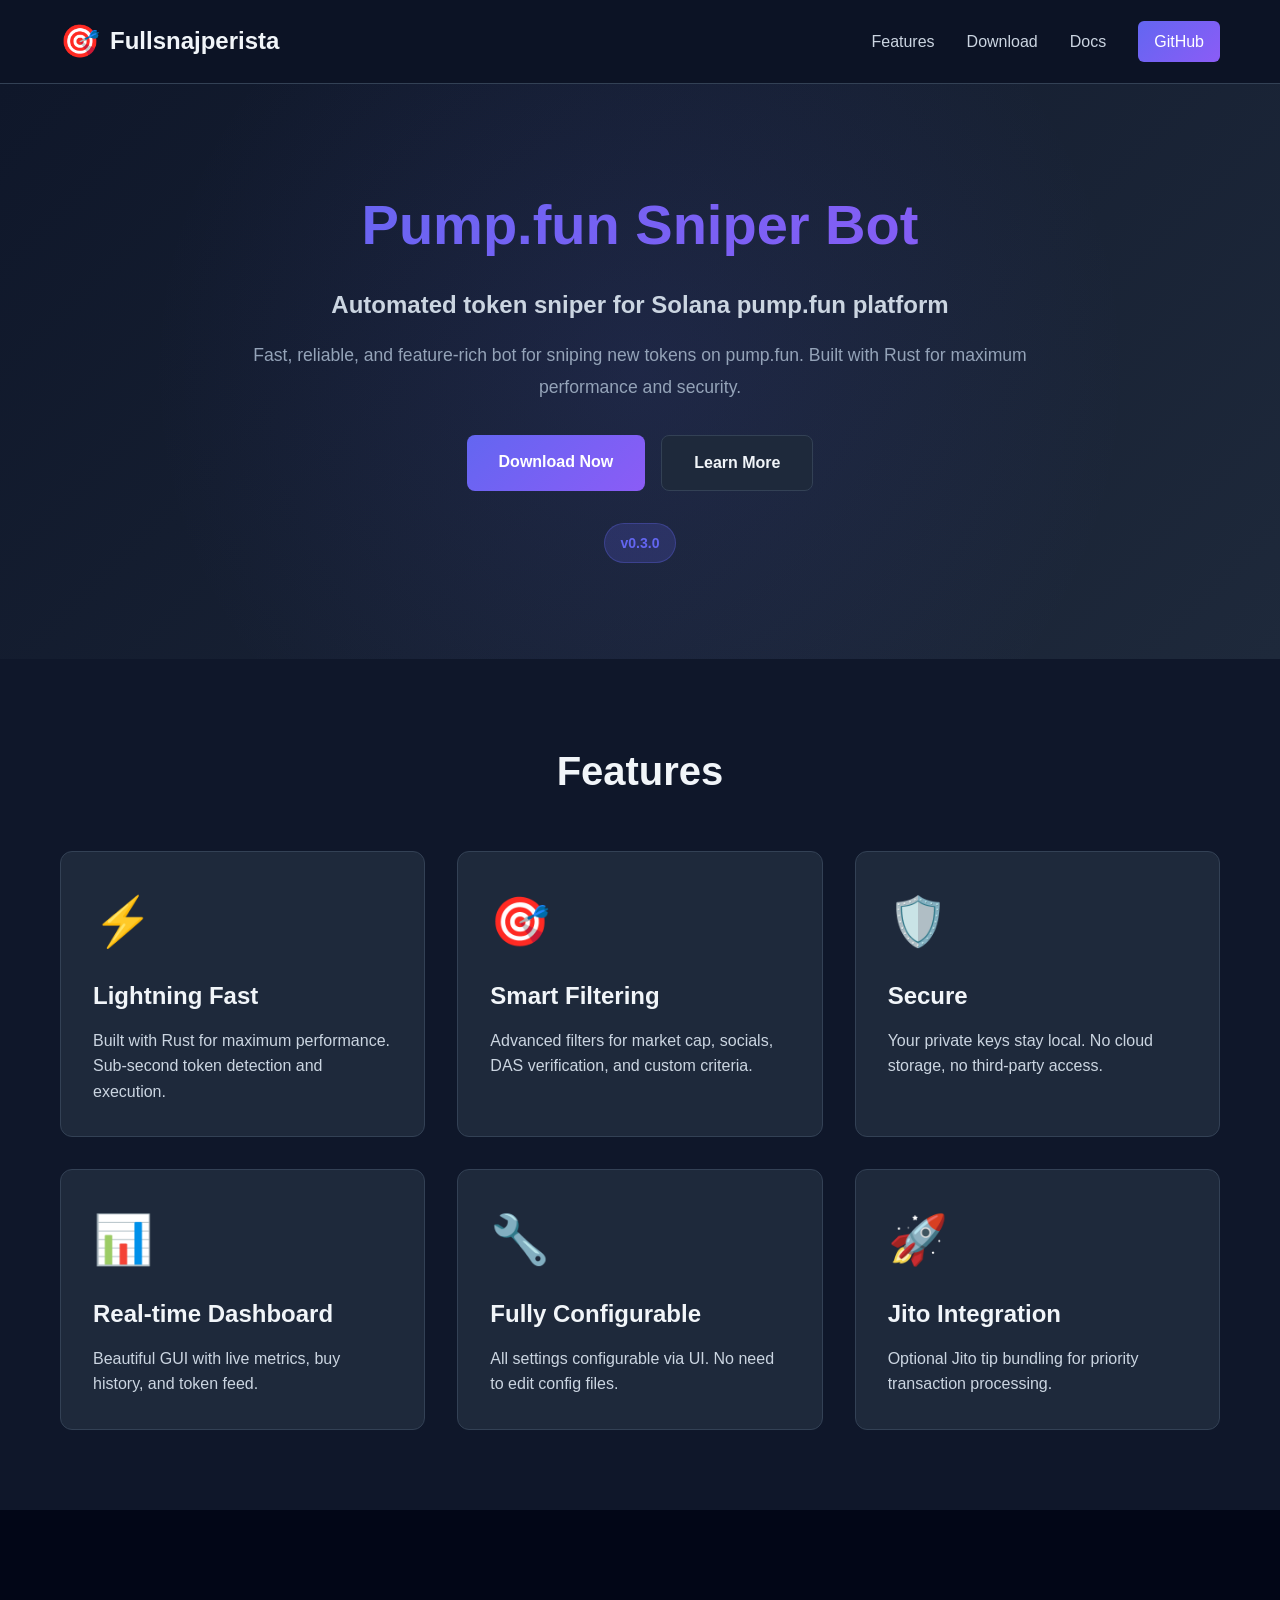
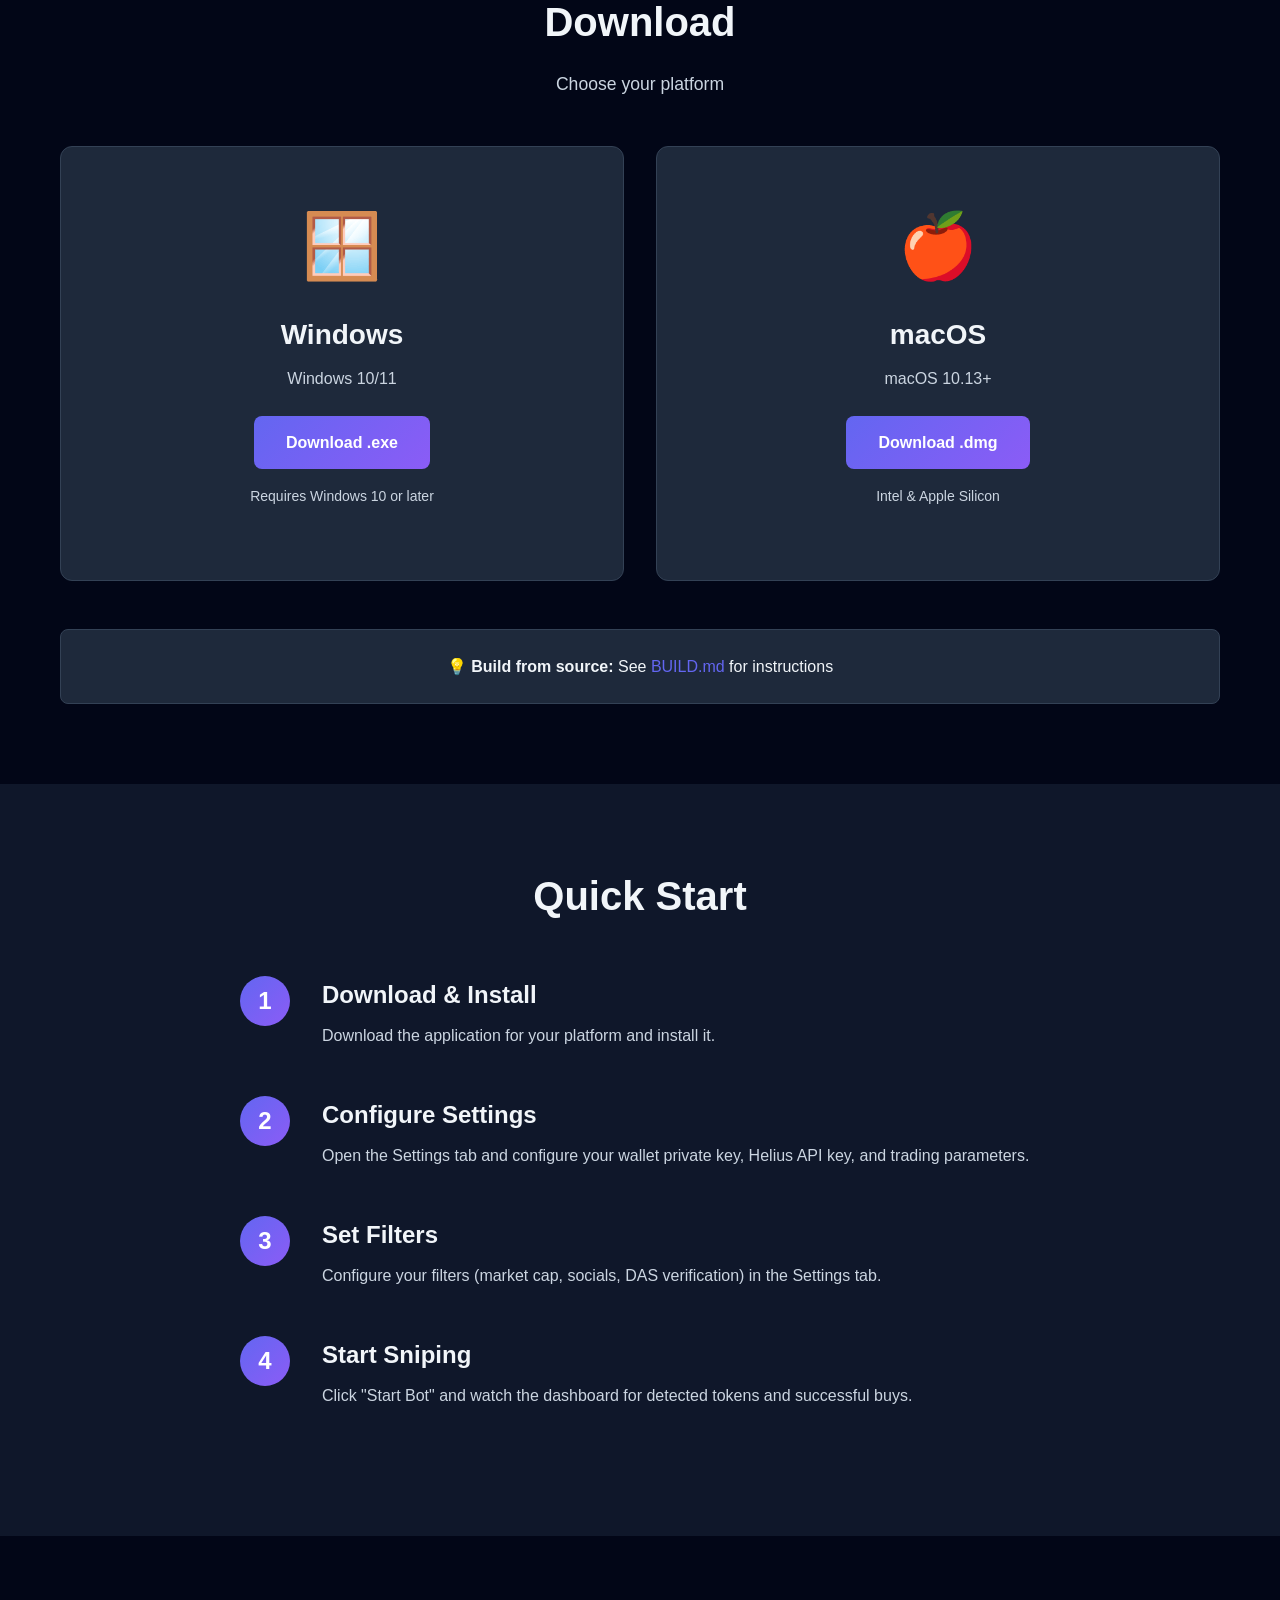
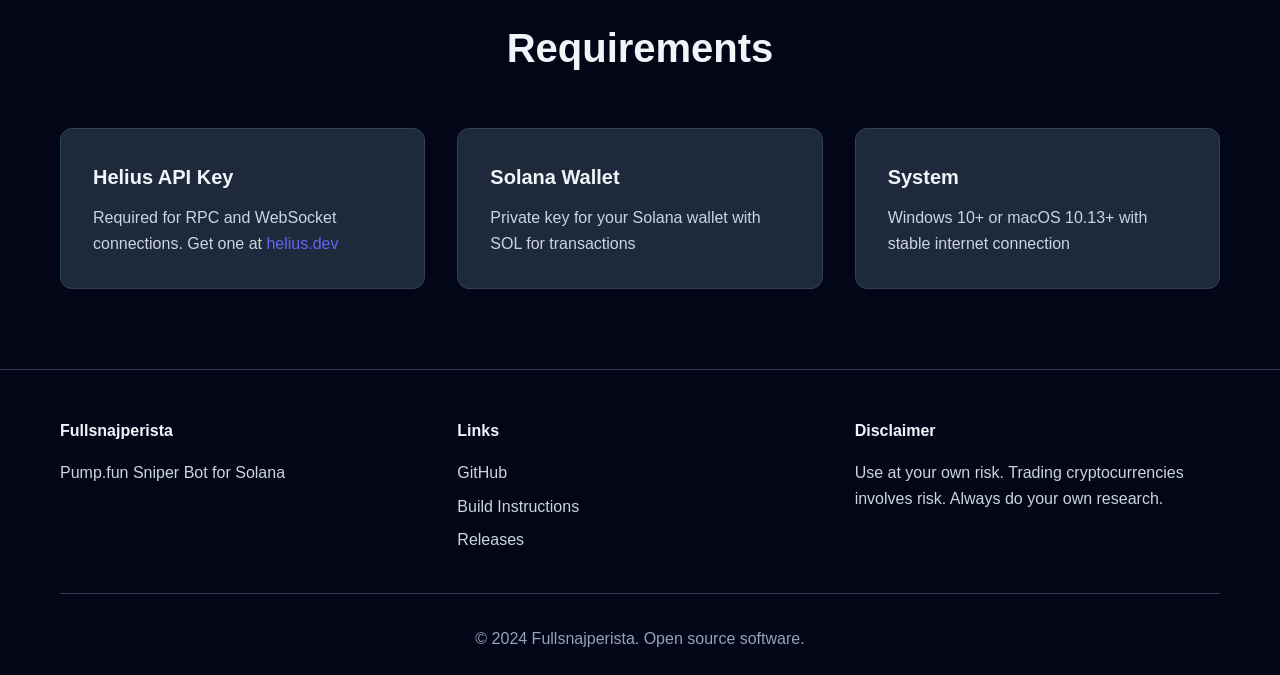
==== website/index.html @ 9f0e2e0a "Add simple website for Pump.fun Sniper Bot - Add modern landing page with hero, features, download, " ====
<!DOCTYPE html>
<html lang="en">
<head>
    <meta charset="UTF-8">
    <meta name="viewport" content="width=device-width, initial-scale=1.0">
    <meta name="description" content="Pump.fun Sniper Bot - Automated token sniper for Solana pump.fun platform">
    <title>Pump.fun Sniper Bot - Fullsnajperista</title>
    <link rel="stylesheet" href="styles.css">
</head>
<body>
    <!-- Navigation -->
    <nav class="navbar">
        <div class="container">
            <div class="nav-brand">
                <span class="logo">🎯</span>
                <span class="brand-name">Fullsnajperista</span>
            </div>
            <div class="nav-links">
                <a href="#features">Features</a>
                <a href="#download">Download</a>
                <a href="#docs">Docs</a>
                <a href="https://github.com/cran11x/Fullsnajperista" target="_blank" class="github-link">GitHub</a>
            </div>
        </div>
    </nav>

    <!-- Hero Section -->
    <section class="hero">
        <div class="container">
            <div class="hero-content">
                <h1 class="hero-title">Pump.fun Sniper Bot</h1>
                <p class="hero-subtitle">Automated token sniper for Solana pump.fun platform</p>
                <p class="hero-description">
                    Fast, reliable, and feature-rich bot for sniping new tokens on pump.fun. 
                    Built with Rust for maximum performance and security.
                </p>
                <div class="hero-buttons">
                    <a href="#download" class="btn btn-primary">Download Now</a>
                    <a href="#features" class="btn btn-secondary">Learn More</a>
                </div>
                <div class="version-badge">v0.3.0</div>
            </div>
        </div>
    </section>

    <!-- Features Section -->
    <section id="features" class="features">
        <div class="container">
            <h2 class="section-title">Features</h2>
            <div class="features-grid">
                <div class="feature-card">
                    <div class="feature-icon">⚡</div>
                    <h3>Lightning Fast</h3>
                    <p>Built with Rust for maximum performance. Sub-second token detection and execution.</p>
                </div>
                <div class="feature-card">
                    <div class="feature-icon">🎯</div>
                    <h3>Smart Filtering</h3>
                    <p>Advanced filters for market cap, socials, DAS verification, and custom criteria.</p>
                </div>
                <div class="feature-card">
                    <div class="feature-icon">🛡️</div>
                    <h3>Secure</h3>
                    <p>Your private keys stay local. No cloud storage, no third-party access.</p>
                </div>
                <div class="feature-card">
                    <div class="feature-icon">📊</div>
                    <h3>Real-time Dashboard</h3>
                    <p>Beautiful GUI with live metrics, buy history, and token feed.</p>
                </div>
                <div class="feature-card">
                    <div class="feature-icon">🔧</div>
                    <h3>Fully Configurable</h3>
                    <p>All settings configurable via UI. No need to edit config files.</p>
                </div>
                <div class="feature-card">
                    <div class="feature-icon">🚀</div>
                    <h3>Jito Integration</h3>
                    <p>Optional Jito tip bundling for priority transaction processing.</p>
                </div>
            </div>
        </div>
    </section>

    <!-- Download Section -->
    <section id="download" class="download">
        <div class="container">
            <h2 class="section-title">Download</h2>
            <p class="section-subtitle">Choose your platform</p>
            <div class="download-grid">
                <div class="download-card">
                    <div class="platform-icon">🪟</div>
                    <h3>Windows</h3>
                    <p>Windows 10/11</p>
                    <a href="https://github.com/cran11x/Fullsnajperista/releases" target="_blank" class="btn btn-primary">
                        Download .exe
                    </a>
                    <p class="download-note">Requires Windows 10 or later</p>
                </div>
                <div class="download-card">
                    <div class="platform-icon">🍎</div>
                    <h3>macOS</h3>
                    <p>macOS 10.13+</p>
                    <a href="https://github.com/cran11x/Fullsnajperista/releases" target="_blank" class="btn btn-primary">
                        Download .dmg
                    </a>
                    <p class="download-note">Intel & Apple Silicon</p>
                </div>
            </div>
            <div class="build-info">
                <p>💡 <strong>Build from source:</strong> See <a href="https://github.com/cran11x/Fullsnajperista/blob/master/BUILD.md" target="_blank">BUILD.md</a> for instructions</p>
            </div>
        </div>
    </section>

    <!-- Quick Start Section -->
    <section id="docs" class="quick-start">
        <div class="container">
            <h2 class="section-title">Quick Start</h2>
            <div class="steps">
                <div class="step">
                    <div class="step-number">1</div>
                    <div class="step-content">
                        <h3>Download & Install</h3>
                        <p>Download the application for your platform and install it.</p>
                    </div>
                </div>
                <div class="step">
                    <div class="step-number">2</div>
                    <div class="step-content">
                        <h3>Configure Settings</h3>
                        <p>Open the Settings tab and configure your wallet private key, Helius API key, and trading parameters.</p>
                    </div>
                </div>
                <div class="step">
                    <div class="step-number">3</div>
                    <div class="step-content">
                        <h3>Set Filters</h3>
                        <p>Configure your filters (market cap, socials, DAS verification) in the Settings tab.</p>
                    </div>
                </div>
                <div class="step">
                    <div class="step-number">4</div>
                    <div class="step-content">
                        <h3>Start Sniping</h3>
                        <p>Click "Start Bot" and watch the dashboard for detected tokens and successful buys.</p>
                    </div>
                </div>
            </div>
        </div>
    </section>

    <!-- Requirements Section -->
    <section class="requirements">
        <div class="container">
            <h2 class="section-title">Requirements</h2>
            <div class="requirements-grid">
                <div class="requirement-item">
                    <strong>Helius API Key</strong>
                    <p>Required for RPC and WebSocket connections. Get one at <a href="https://helius.dev" target="_blank">helius.dev</a></p>
                </div>
                <div class="requirement-item">
                    <strong>Solana Wallet</strong>
                    <p>Private key for your Solana wallet with SOL for transactions</p>
                </div>
                <div class="requirement-item">
                    <strong>System</strong>
                    <p>Windows 10+ or macOS 10.13+ with stable internet connection</p>
                </div>
            </div>
        </div>
    </section>

    <!-- Footer -->
    <footer class="footer">
        <div class="container">
            <div class="footer-content">
                <div class="footer-section">
                    <h4>Fullsnajperista</h4>
                    <p>Pump.fun Sniper Bot for Solana</p>
                </div>
                <div class="footer-section">
                    <h4>Links</h4>
                    <a href="https://github.com/cran11x/Fullsnajperista" target="_blank">GitHub</a>
                    <a href="https://github.com/cran11x/Fullsnajperista/blob/master/BUILD.md" target="_blank">Build Instructions</a>
                    <a href="https://github.com/cran11x/Fullsnajperista/releases" target="_blank">Releases</a>
                </div>
                <div class="footer-section">
                    <h4>Disclaimer</h4>
                    <p>Use at your own risk. Trading cryptocurrencies involves risk. Always do your own research.</p>
                </div>
            </div>
            <div class="footer-bottom">
                <p>&copy; 2024 Fullsnajperista. Open source software.</p>
            </div>
        </div>
    </footer>

    <script src="script.js"></script>
</body>
</html>
---- website/styles.css ----
/* Reset & Base Styles */
* {
    margin: 0;
    padding: 0;
    box-sizing: border-box;
}

:root {
    --primary-color: #6366f1;
    --primary-dark: #4f46e5;
    --secondary-color: #8b5cf6;
    --bg-dark: #0f172a;
    --bg-darker: #020617;
    --bg-card: #1e293b;
    --text-primary: #f1f5f9;
    --text-secondary: #cbd5e1;
    --text-muted: #94a3b8;
    --border-color: #334155;
    --success-color: #10b981;
    --warning-color: #f59e0b;
    --gradient: linear-gradient(135deg, #6366f1 0%, #8b5cf6 100%);
}

body {
    font-family: -apple-system, BlinkMacSystemFont, 'Segoe UI', Roboto, 'Helvetica Neue', Arial, sans-serif;
    background: var(--bg-darker);
    color: var(--text-primary);
    line-height: 1.6;
    overflow-x: hidden;
}

.container {
    max-width: 1200px;
    margin: 0 auto;
    padding: 0 20px;
}

/* Navigation */
.navbar {
    background: rgba(15, 23, 42, 0.8);
    backdrop-filter: blur(10px);
    border-bottom: 1px solid var(--border-color);
    position: sticky;
    top: 0;
    z-index: 1000;
    padding: 1rem 0;
}

.navbar .container {
    display: flex;
    justify-content: space-between;
    align-items: center;
}

.nav-brand {
    display: flex;
    align-items: center;
    gap: 10px;
    font-size: 1.5rem;
    font-weight: bold;
}

.logo {
    font-size: 2rem;
}

.nav-links {
    display: flex;
    gap: 2rem;
    align-items: center;
}

.nav-links a {
    color: var(--text-secondary);
    text-decoration: none;
    transition: color 0.3s;
    font-weight: 500;
}

.nav-links a:hover {
    color: var(--text-primary);
}

.github-link {
    background: var(--gradient);
    padding: 0.5rem 1rem;
    border-radius: 6px;
    color: white !important;
}

.github-link:hover {
    opacity: 0.9;
    transform: translateY(-2px);
}

/* Hero Section */
.hero {
    background: linear-gradient(135deg, #0f172a 0%, #1e293b 100%);
    padding: 6rem 0;
    text-align: center;
    position: relative;
    overflow: hidden;
}

.hero::before {
    content: '';
    position: absolute;
    top: 0;
    left: 0;
    right: 0;
    bottom: 0;
    background: radial-gradient(circle at 50% 50%, rgba(99, 102, 241, 0.1) 0%, transparent 70%);
    pointer-events: none;
}

.hero-content {
    position: relative;
    z-index: 1;
    max-width: 800px;
    margin: 0 auto;
}

.hero-title {
    font-size: 3.5rem;
    font-weight: 800;
    margin-bottom: 1rem;
    background: var(--gradient);
    -webkit-background-clip: text;
    -webkit-text-fill-color: transparent;
    background-clip: text;
}

.hero-subtitle {
    font-size: 1.5rem;
    color: var(--text-secondary);
    margin-bottom: 1rem;
    font-weight: 600;
}

.hero-description {
    font-size: 1.1rem;
    color: var(--text-muted);
    margin-bottom: 2rem;
    line-height: 1.8;
}

.hero-buttons {
    display: flex;
    gap: 1rem;
    justify-content: center;
    margin-bottom: 2rem;
    flex-wrap: wrap;
}

.btn {
    padding: 0.875rem 2rem;
    border-radius: 8px;
    text-decoration: none;
    font-weight: 600;
    transition: all 0.3s;
    display: inline-block;
    border: none;
    cursor: pointer;
    font-size: 1rem;
}

.btn-primary {
    background: var(--gradient);
    color: white;
}

.btn-primary:hover {
    transform: translateY(-2px);
    box-shadow: 0 10px 25px rgba(99, 102, 241, 0.3);
}

.btn-secondary {
    background: var(--bg-card);
    color: var(--text-primary);
    border: 1px solid var(--border-color);
}

.btn-secondary:hover {
    background: var(--bg-dark);
    border-color: var(--primary-color);
}

.version-badge {
    display: inline-block;
    background: rgba(99, 102, 241, 0.2);
    color: var(--primary-color);
    padding: 0.5rem 1rem;
    border-radius: 20px;
    font-size: 0.875rem;
    font-weight: 600;
    border: 1px solid rgba(99, 102, 241, 0.3);
}

/* Section Styles */
section {
    padding: 5rem 0;
}

.section-title {
    font-size: 2.5rem;
    text-align: center;
    margin-bottom: 1rem;
    font-weight: 700;
}

.section-subtitle {
    text-align: center;
    color: var(--text-secondary);
    margin-bottom: 3rem;
    font-size: 1.1rem;
}

/* Features Section */
.features {
    background: var(--bg-dark);
}

.features-grid {
    display: grid;
    grid-template-columns: repeat(auto-fit, minmax(300px, 1fr));
    gap: 2rem;
    margin-top: 3rem;
}

.feature-card {
    background: var(--bg-card);
    padding: 2rem;
    border-radius: 12px;
    border: 1px solid var(--border-color);
    transition: all 0.3s;
}

.feature-card:hover {
    transform: translateY(-5px);
    border-color: var(--primary-color);
    box-shadow: 0 10px 30px rgba(99, 102, 241, 0.2);
}

.feature-icon {
    font-size: 3rem;
    margin-bottom: 1rem;
}

.feature-card h3 {
    font-size: 1.5rem;
    margin-bottom: 0.75rem;
    color: var(--text-primary);
}

.feature-card p {
    color: var(--text-secondary);
    line-height: 1.6;
}

/* Download Section */
.download {
    background: var(--bg-darker);
}

.download-grid {
    display: grid;
    grid-template-columns: repeat(auto-fit, minmax(300px, 1fr));
    gap: 2rem;
    margin-top: 3rem;
}

.download-card {
    background: var(--bg-card);
    padding: 3rem 2rem;
    border-radius: 12px;
    border: 1px solid var(--border-color);
    text-align: center;
    transition: all 0.3s;
}

.download-card:hover {
    transform: translateY(-5px);
    border-color: var(--primary-color);
    box-shadow: 0 10px 30px rgba(99, 102, 241, 0.2);
}

.platform-icon {
    font-size: 4rem;
    margin-bottom: 1rem;
}

.download-card h3 {
    font-size: 1.75rem;
    margin-bottom: 0.5rem;
}

.download-card p {
    color: var(--text-secondary);
    margin-bottom: 1.5rem;
}

.download-note {
    margin-top: 1rem;
    font-size: 0.875rem;
    color: var(--text-muted);
}

.build-info {
    margin-top: 3rem;
    text-align: center;
    padding: 1.5rem;
    background: var(--bg-card);
    border-radius: 8px;
    border: 1px solid var(--border-color);
}

.build-info a {
    color: var(--primary-color);
    text-decoration: none;
}

.build-info a:hover {
    text-decoration: underline;
}

/* Quick Start Section */
.quick-start {
    background: var(--bg-dark);
}

.steps {
    max-width: 800px;
    margin: 3rem auto 0;
}

.step {
    display: flex;
    gap: 2rem;
    margin-bottom: 3rem;
    align-items: flex-start;
}

.step-number {
    background: var(--gradient);
    color: white;
    width: 50px;
    height: 50px;
    border-radius: 50%;
    display: flex;
    align-items: center;
    justify-content: center;
    font-size: 1.5rem;
    font-weight: bold;
    flex-shrink: 0;
}

.step-content h3 {
    font-size: 1.5rem;
    margin-bottom: 0.5rem;
    color: var(--text-primary);
}

.step-content p {
    color: var(--text-secondary);
    line-height: 1.6;
}

/* Requirements Section */
.requirements {
    background: var(--bg-darker);
}

.requirements-grid {
    display: grid;
    grid-template-columns: repeat(auto-fit, minmax(300px, 1fr));
    gap: 2rem;
    margin-top: 3rem;
}

.requirement-item {
    background: var(--bg-card);
    padding: 2rem;
    border-radius: 12px;
    border: 1px solid var(--border-color);
}

.requirement-item strong {
    display: block;
    font-size: 1.25rem;
    margin-bottom: 0.75rem;
    color: var(--text-primary);
}

.requirement-item p {
    color: var(--text-secondary);
    line-height: 1.6;
}

.requirement-item a {
    color: var(--primary-color);
    text-decoration: none;
}

.requirement-item a:hover {
    text-decoration: underline;
}

/* Footer */
.footer {
    background: var(--bg-darker);
    border-top: 1px solid var(--border-color);
    padding: 3rem 0 1.5rem;
}

.footer-content {
    display: grid;
    grid-template-columns: repeat(auto-fit, minmax(250px, 1fr));
    gap: 2rem;
    margin-bottom: 2rem;
}

.footer-section h4 {
    margin-bottom: 1rem;
    color: var(--text-primary);
}

.footer-section p {
    color: var(--text-secondary);
    line-height: 1.6;
}

.footer-section a {
    display: block;
    color: var(--text-secondary);
    text-decoration: none;
    margin-bottom: 0.5rem;
    transition: color 0.3s;
}

.footer-section a:hover {
    color: var(--primary-color);
}

.footer-bottom {
    text-align: center;
    padding-top: 2rem;
    border-top: 1px solid var(--border-color);
    color: var(--text-muted);
}

/* Responsive Design */
@media (max-width: 768px) {
    .hero-title {
        font-size: 2.5rem;
    }

    .hero-subtitle {
        font-size: 1.25rem;
    }

    .nav-links {
        gap: 1rem;
        font-size: 0.9rem;
    }

    .section-title {
        font-size: 2rem;
    }

    .features-grid,
    .download-grid,
    .requirements-grid {
        grid-template-columns: 1fr;
    }

    .step {
        flex-direction: column;
        gap: 1rem;
    }

    .hero-buttons {
        flex-direction: column;
    }

    .btn {
        width: 100%;
        text-align: center;
    }
}

/* Smooth Scroll */
html {
    scroll-behavior: smooth;
}

/* Selection */
::selection {
    background: var(--primary-color);
    color: white;
}
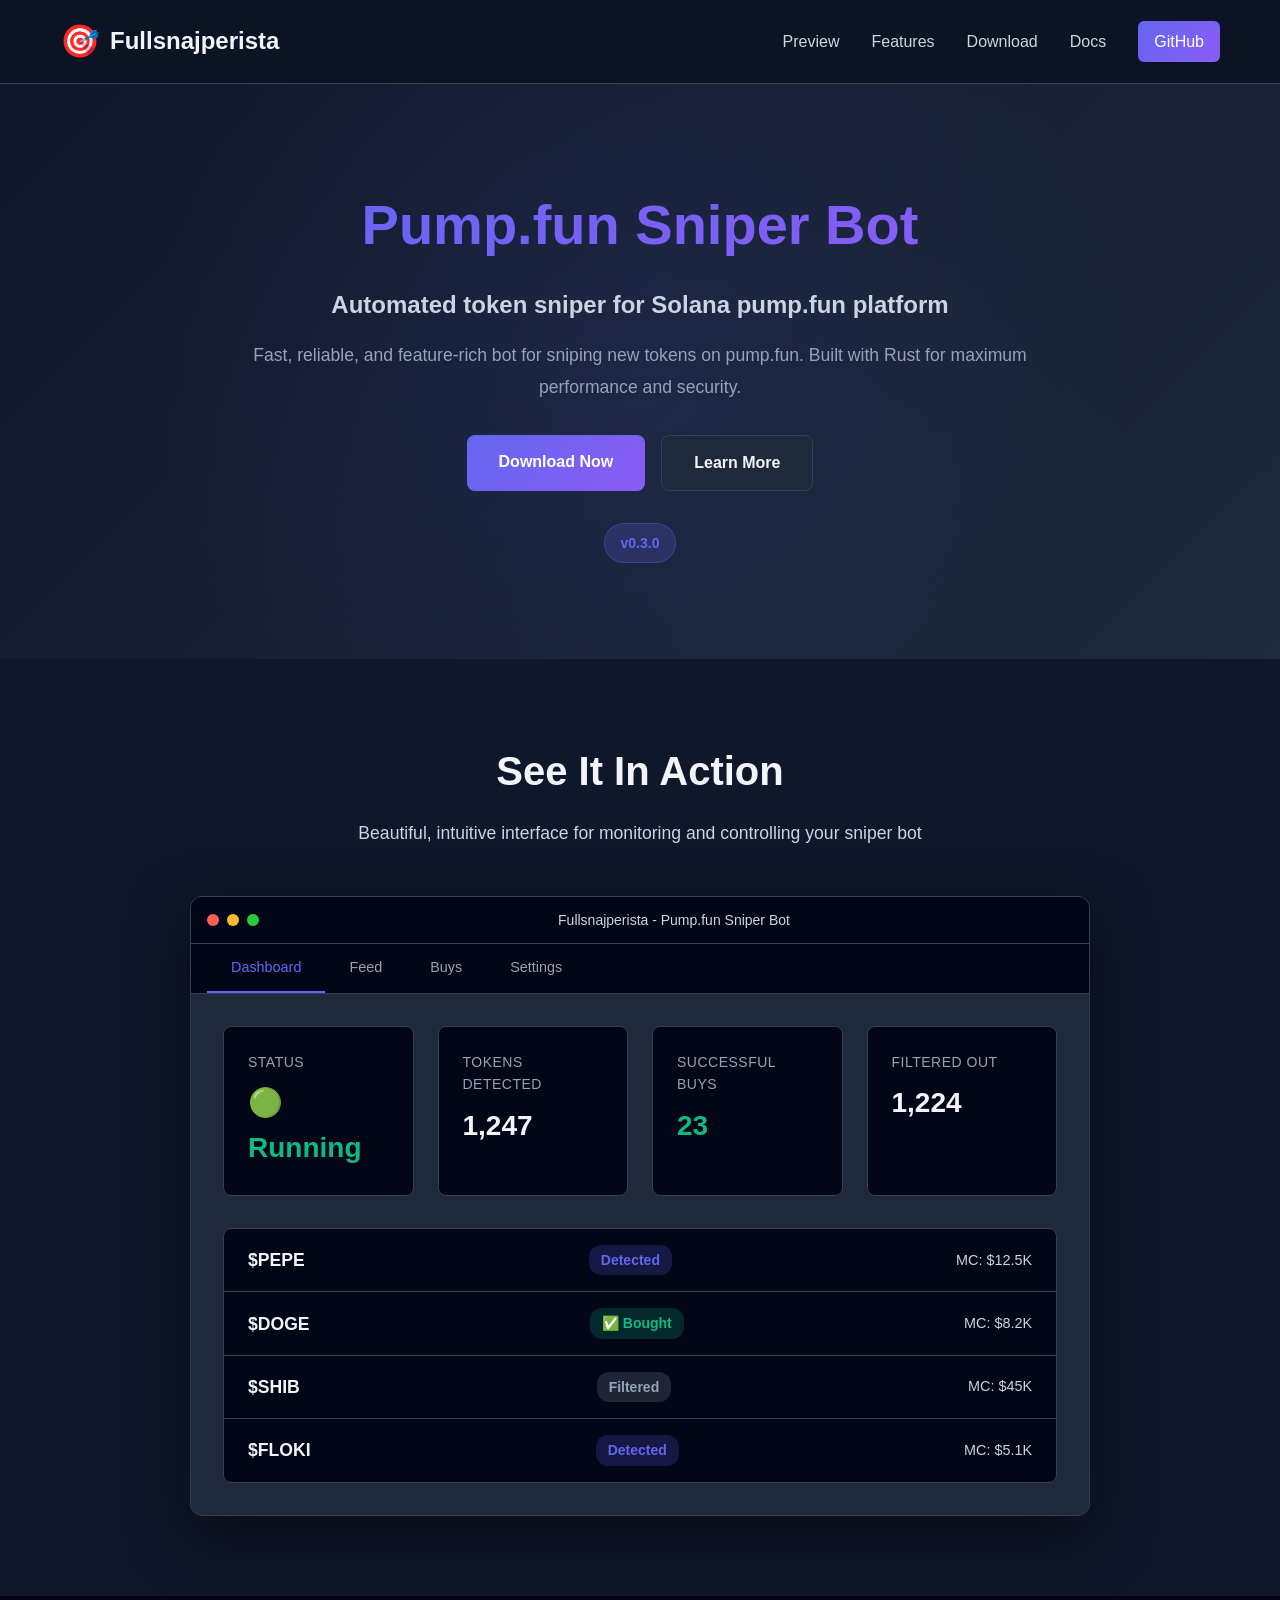
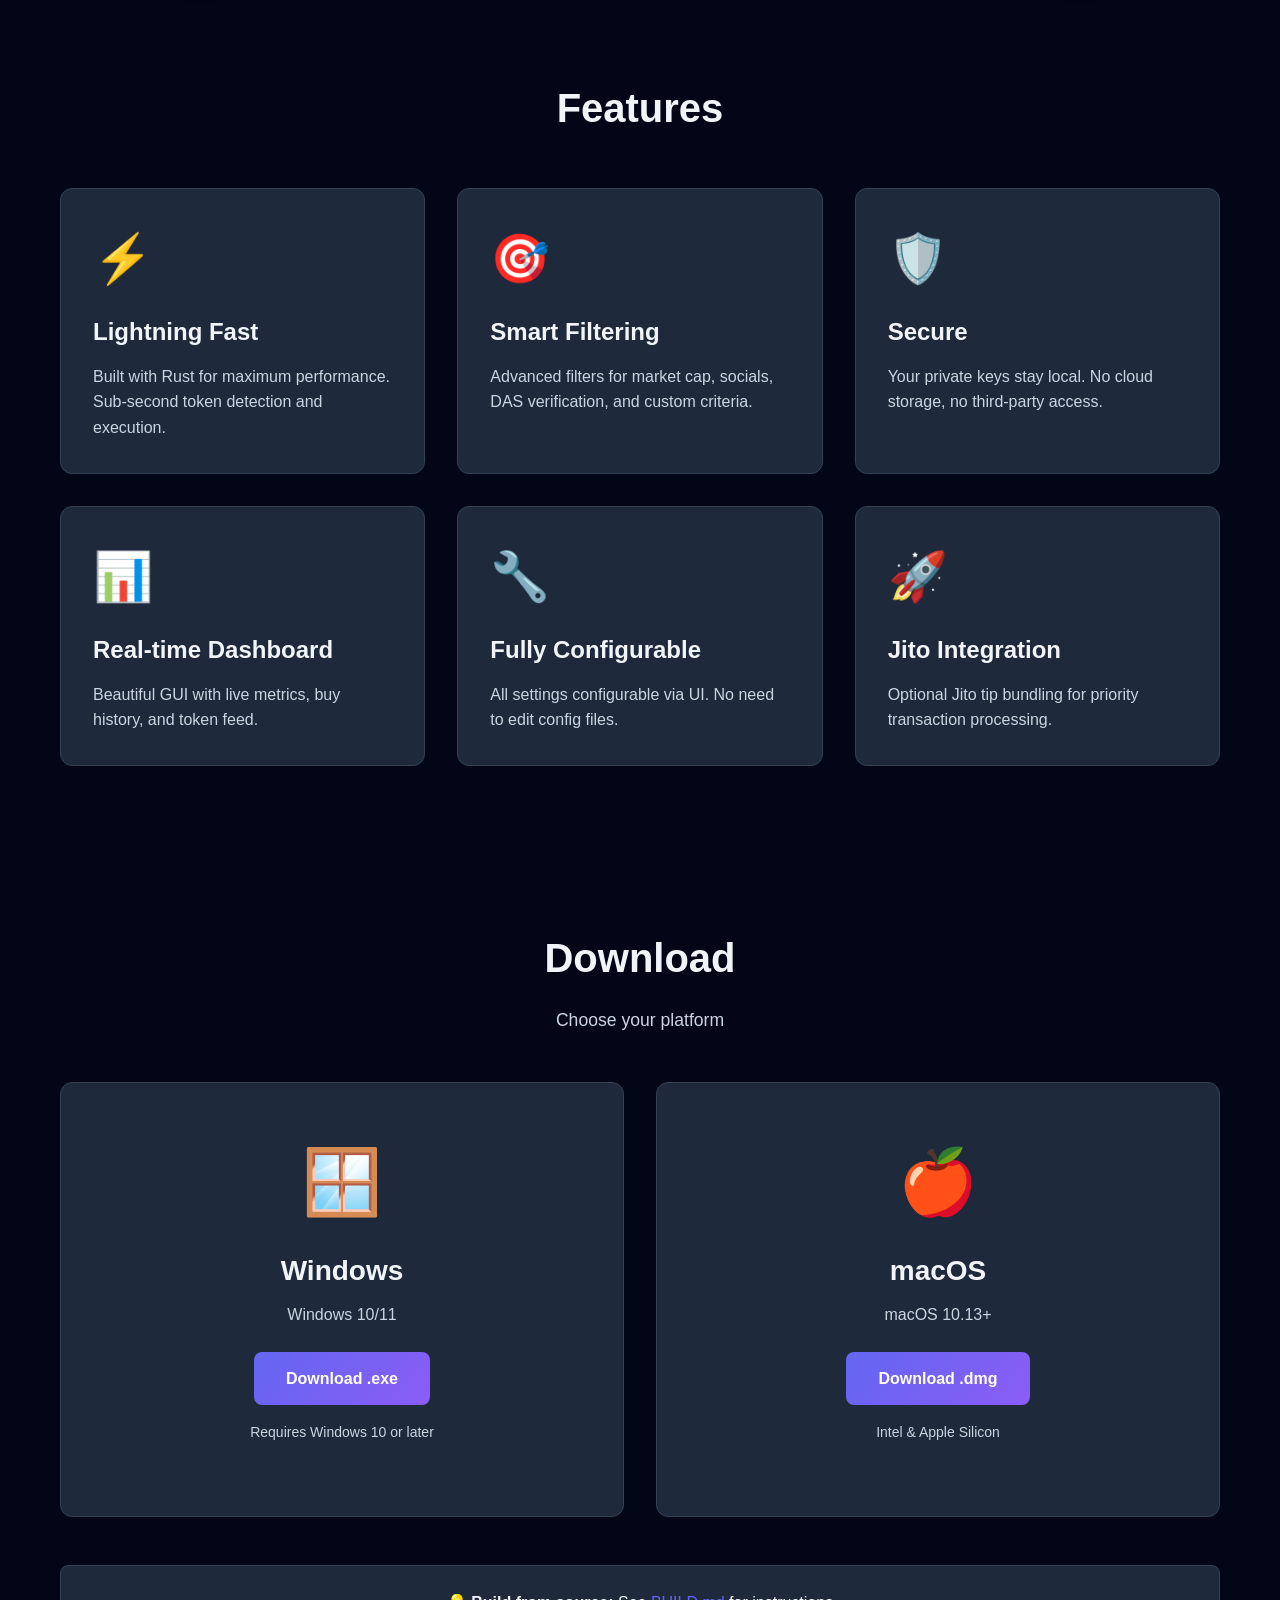
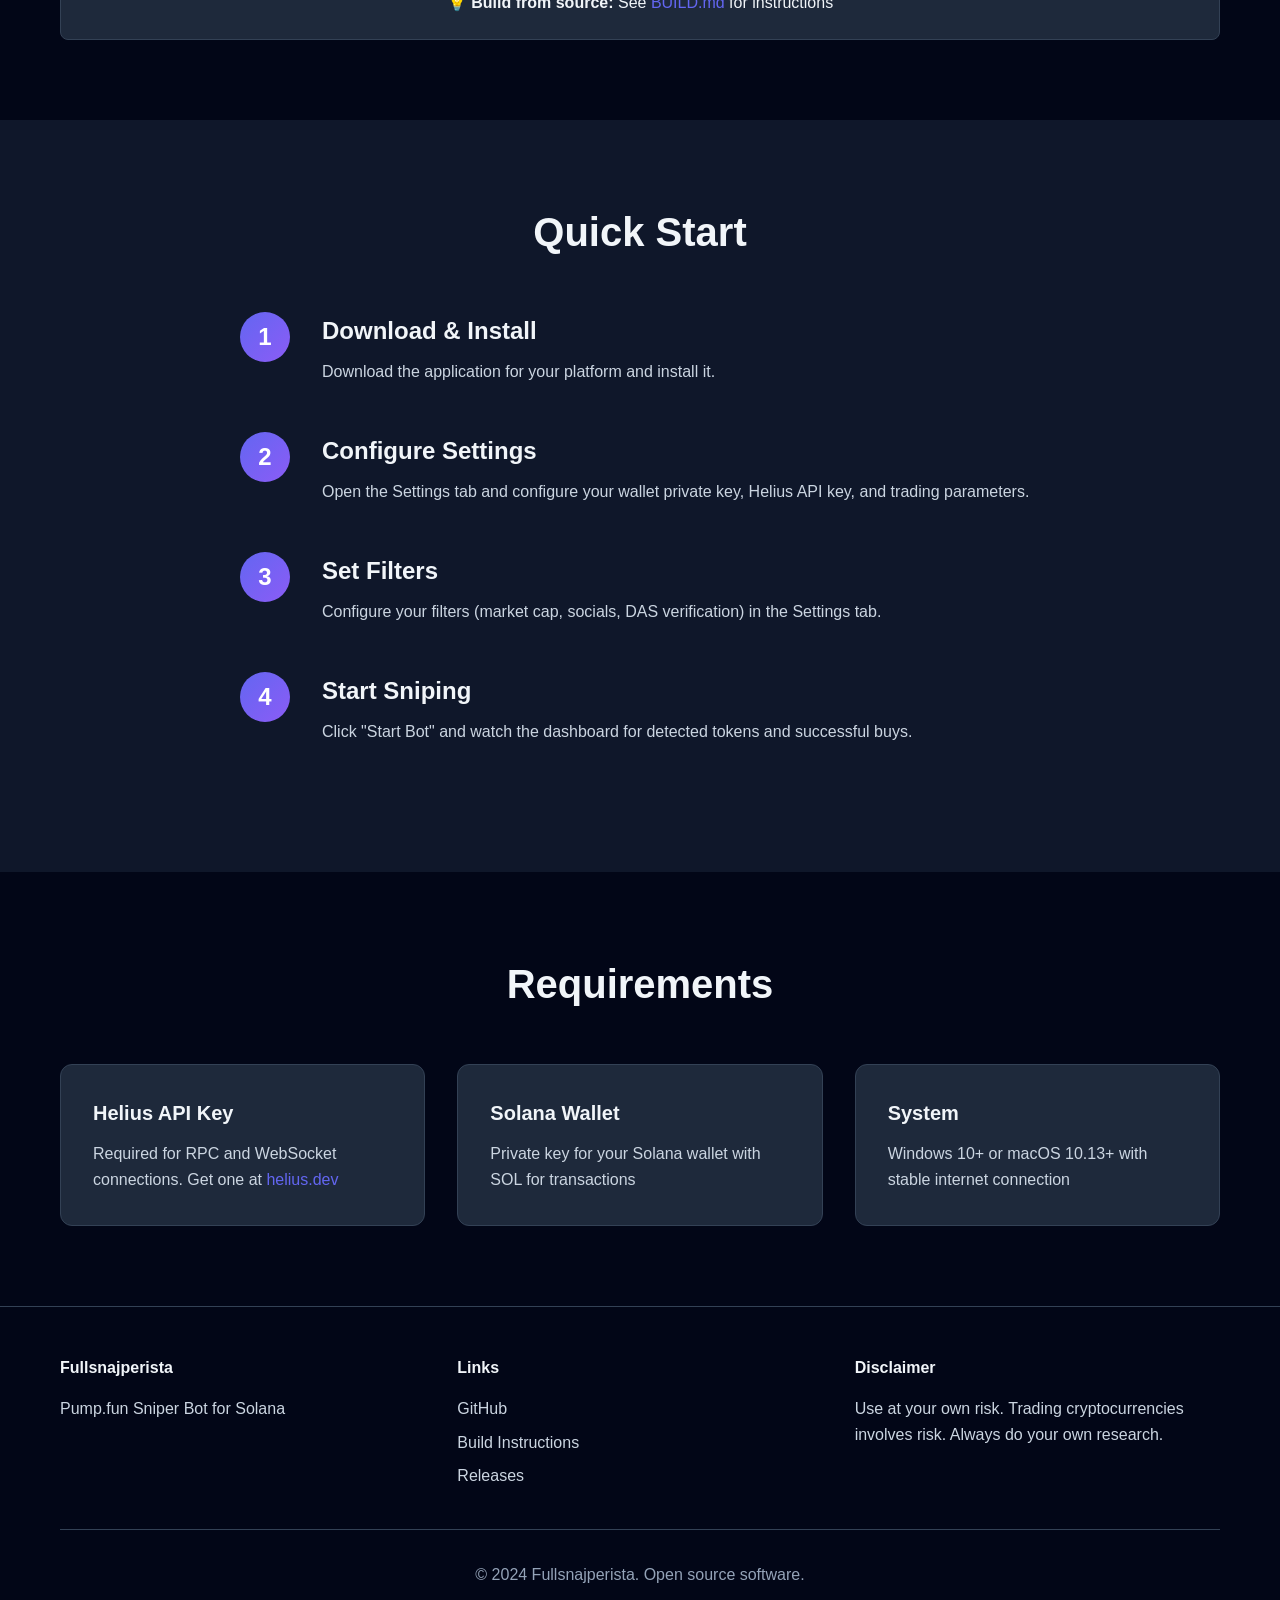
==== commit e38e0789: "Add interactive UI preview section with app mockup - Add preview section with realistic app GUI mock" ====
--- a/website/index.html
+++ b/website/index.html
@@ -16,6 +16,7 @@
                 <span class="brand-name">Fullsnajperista</span>
             </div>
             <div class="nav-links">
+                <a href="#preview">Preview</a>
                 <a href="#features">Features</a>
                 <a href="#download">Download</a>
                 <a href="#docs">Docs</a>
@@ -39,6 +40,74 @@
                     <a href="#features" class="btn btn-secondary">Learn More</a>
                 </div>
                 <div class="version-badge">v0.3.0</div>
+            </div>
+        </div>
+    </section>
+
+    <!-- Preview Section -->
+    <section id="preview" class="preview">
+        <div class="container">
+            <h2 class="section-title">See It In Action</h2>
+            <p class="section-subtitle">Beautiful, intuitive interface for monitoring and controlling your sniper bot</p>
+            <div class="preview-wrapper">
+                <div class="app-mockup">
+                    <div class="mockup-header">
+                        <div class="mockup-window-controls">
+                            <span class="control red"></span>
+                            <span class="control yellow"></span>
+                            <span class="control green"></span>
+                        </div>
+                        <div class="mockup-title">Fullsnajperista - Pump.fun Sniper Bot</div>
+                    </div>
+                    <div class="mockup-tabs">
+                        <div class="mockup-tab active">Dashboard</div>
+                        <div class="mockup-tab">Feed</div>
+                        <div class="mockup-tab">Buys</div>
+                        <div class="mockup-tab">Settings</div>
+                    </div>
+                    <div class="mockup-content">
+                        <div class="mockup-stats">
+                            <div class="mockup-stat">
+                                <div class="stat-label">Status</div>
+                                <div class="stat-value running">🟢 Running</div>
+                            </div>
+                            <div class="mockup-stat">
+                                <div class="stat-label">Tokens Detected</div>
+                                <div class="stat-value">1,247</div>
+                            </div>
+                            <div class="mockup-stat">
+                                <div class="stat-label">Successful Buys</div>
+                                <div class="stat-value success">23</div>
+                            </div>
+                            <div class="mockup-stat">
+                                <div class="stat-label">Filtered Out</div>
+                                <div class="stat-value">1,224</div>
+                            </div>
+                        </div>
+                        <div class="mockup-feed">
+                            <div class="feed-item">
+                                <span class="token-symbol">$PEPE</span>
+                                <span class="token-status detected">Detected</span>
+                                <span class="token-mc">MC: $12.5K</span>
+                            </div>
+                            <div class="feed-item">
+                                <span class="token-symbol">$DOGE</span>
+                                <span class="token-status bought">✅ Bought</span>
+                                <span class="token-mc">MC: $8.2K</span>
+                            </div>
+                            <div class="feed-item">
+                                <span class="token-symbol">$SHIB</span>
+                                <span class="token-status filtered">Filtered</span>
+                                <span class="token-mc">MC: $45K</span>
+                            </div>
+                            <div class="feed-item">
+                                <span class="token-symbol">$FLOKI</span>
+                                <span class="token-status detected">Detected</span>
+                                <span class="token-mc">MC: $5.1K</span>
+                            </div>
+                        </div>
+                    </div>
+                </div>
             </div>
         </div>
     </section>
--- a/website/styles.css
+++ b/website/styles.css
@@ -215,9 +215,231 @@
     font-size: 1.1rem;
 }
 
+/* Preview Section */
+.preview {
+    background: var(--bg-dark);
+    padding: 5rem 0;
+}
+
+.preview-wrapper {
+    margin-top: 3rem;
+    display: flex;
+    justify-content: center;
+    perspective: 1000px;
+}
+
+.app-mockup {
+    background: var(--bg-card);
+    border-radius: 12px;
+    border: 1px solid var(--border-color);
+    width: 100%;
+    max-width: 900px;
+    overflow: hidden;
+    box-shadow: 0 20px 60px rgba(0, 0, 0, 0.5);
+    transform: rotateY(-2deg) rotateX(2deg);
+    transition: transform 0.3s;
+}
+
+.app-mockup:hover {
+    transform: rotateY(0deg) rotateX(0deg) scale(1.02);
+}
+
+.mockup-header {
+    background: var(--bg-darker);
+    padding: 0.75rem 1rem;
+    display: flex;
+    align-items: center;
+    gap: 1rem;
+    border-bottom: 1px solid var(--border-color);
+}
+
+.mockup-window-controls {
+    display: flex;
+    gap: 0.5rem;
+}
+
+.control {
+    width: 12px;
+    height: 12px;
+    border-radius: 50%;
+}
+
+.control.red {
+    background: #ff5f56;
+}
+
+.control.yellow {
+    background: #ffbd2e;
+}
+
+.control.green {
+    background: #27c93f;
+}
+
+.mockup-title {
+    color: var(--text-secondary);
+    font-size: 0.875rem;
+    flex: 1;
+    text-align: center;
+}
+
+.mockup-tabs {
+    display: flex;
+    background: var(--bg-darker);
+    border-bottom: 1px solid var(--border-color);
+    padding: 0 1rem;
+}
+
+.mockup-tab {
+    padding: 0.75rem 1.5rem;
+    color: var(--text-muted);
+    cursor: pointer;
+    border-bottom: 2px solid transparent;
+    transition: all 0.3s;
+    font-size: 0.9rem;
+    font-weight: 500;
+}
+
+.mockup-tab.active {
+    color: var(--primary-color);
+    border-bottom-color: var(--primary-color);
+}
+
+.mockup-tab:hover {
+    color: var(--text-primary);
+}
+
+.mockup-content {
+    padding: 2rem;
+    background: var(--bg-card);
+    min-height: 400px;
+}
+
+.mockup-stats {
+    display: grid;
+    grid-template-columns: repeat(auto-fit, minmax(150px, 1fr));
+    gap: 1.5rem;
+    margin-bottom: 2rem;
+}
+
+.mockup-stat {
+    background: var(--bg-darker);
+    padding: 1.5rem;
+    border-radius: 8px;
+    border: 1px solid var(--border-color);
+}
+
+.stat-label {
+    font-size: 0.875rem;
+    color: var(--text-muted);
+    margin-bottom: 0.5rem;
+    text-transform: uppercase;
+    letter-spacing: 0.5px;
+}
+
+.stat-value {
+    font-size: 1.75rem;
+    font-weight: bold;
+    color: var(--text-primary);
+}
+
+.stat-value.running {
+    color: var(--success-color);
+}
+
+.stat-value.success {
+    color: var(--success-color);
+}
+
+.mockup-feed {
+    background: var(--bg-darker);
+    border-radius: 8px;
+    border: 1px solid var(--border-color);
+    overflow: hidden;
+}
+
+.feed-item {
+    display: flex;
+    justify-content: space-between;
+    align-items: center;
+    padding: 1rem 1.5rem;
+    border-bottom: 1px solid var(--border-color);
+    transition: background 0.2s;
+    animation: slideIn 0.5s ease-out;
+    animation-fill-mode: both;
+}
+
+.feed-item:last-child {
+    border-bottom: none;
+}
+
+.feed-item:nth-child(1) { animation-delay: 0.1s; }
+.feed-item:nth-child(2) { animation-delay: 0.2s; }
+.feed-item:nth-child(3) { animation-delay: 0.3s; }
+.feed-item:nth-child(4) { animation-delay: 0.4s; }
+
+.feed-item:hover {
+    background: rgba(99, 102, 241, 0.1);
+}
+
+.token-symbol {
+    font-weight: bold;
+    color: var(--text-primary);
+    font-size: 1.1rem;
+}
+
+.token-status {
+    padding: 0.25rem 0.75rem;
+    border-radius: 12px;
+    font-size: 0.875rem;
+    font-weight: 600;
+}
+
+.token-status.detected {
+    background: rgba(99, 102, 241, 0.2);
+    color: var(--primary-color);
+}
+
+.token-status.bought {
+    background: rgba(16, 185, 129, 0.2);
+    color: var(--success-color);
+}
+
+.token-status.filtered {
+    background: rgba(148, 163, 184, 0.2);
+    color: var(--text-muted);
+}
+
+.token-mc {
+    color: var(--text-secondary);
+    font-size: 0.9rem;
+}
+
+@keyframes slideIn {
+    from {
+        opacity: 0;
+        transform: translateX(-20px);
+    }
+    to {
+        opacity: 1;
+        transform: translateX(0);
+    }
+}
+
+@keyframes pulse {
+    0%, 100% {
+        opacity: 1;
+        background: var(--bg-darker);
+    }
+    50% {
+        opacity: 0.8;
+        background: rgba(99, 102, 241, 0.15);
+    }
+}
+
 /* Features Section */
 .features {
-    background: var(--bg-dark);
+    background: var(--bg-darker);
 }
 
 .features-grid {
@@ -450,6 +672,27 @@
 
 /* Responsive Design */
 @media (max-width: 768px) {
+    .app-mockup {
+        transform: none;
+    }
+
+    .app-mockup:hover {
+        transform: scale(1.01);
+    }
+
+    .mockup-stats {
+        grid-template-columns: repeat(2, 1fr);
+    }
+
+    .feed-item {
+        flex-direction: column;
+        align-items: flex-start;
+        gap: 0.5rem;
+    }
+
+    .token-status {
+        align-self: flex-start;
+    }
     .hero-title {
         font-size: 2.5rem;
     }
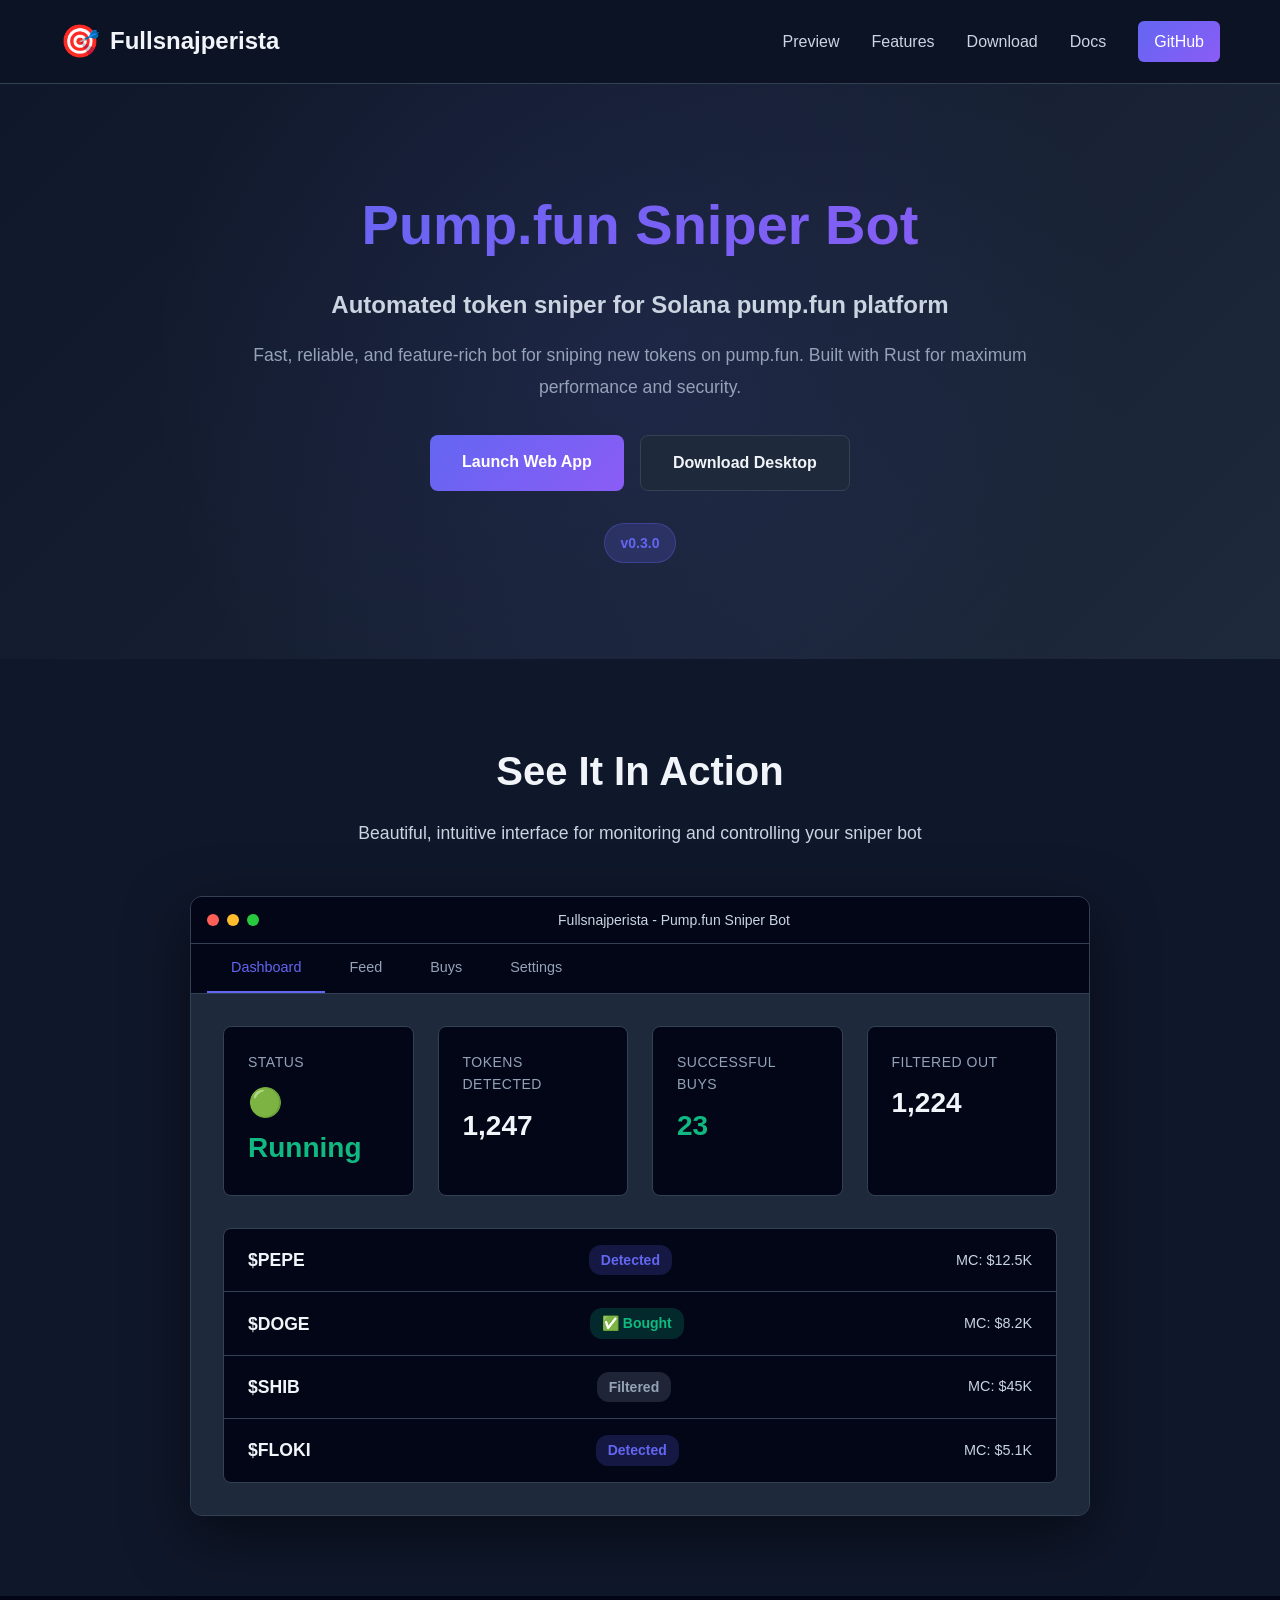
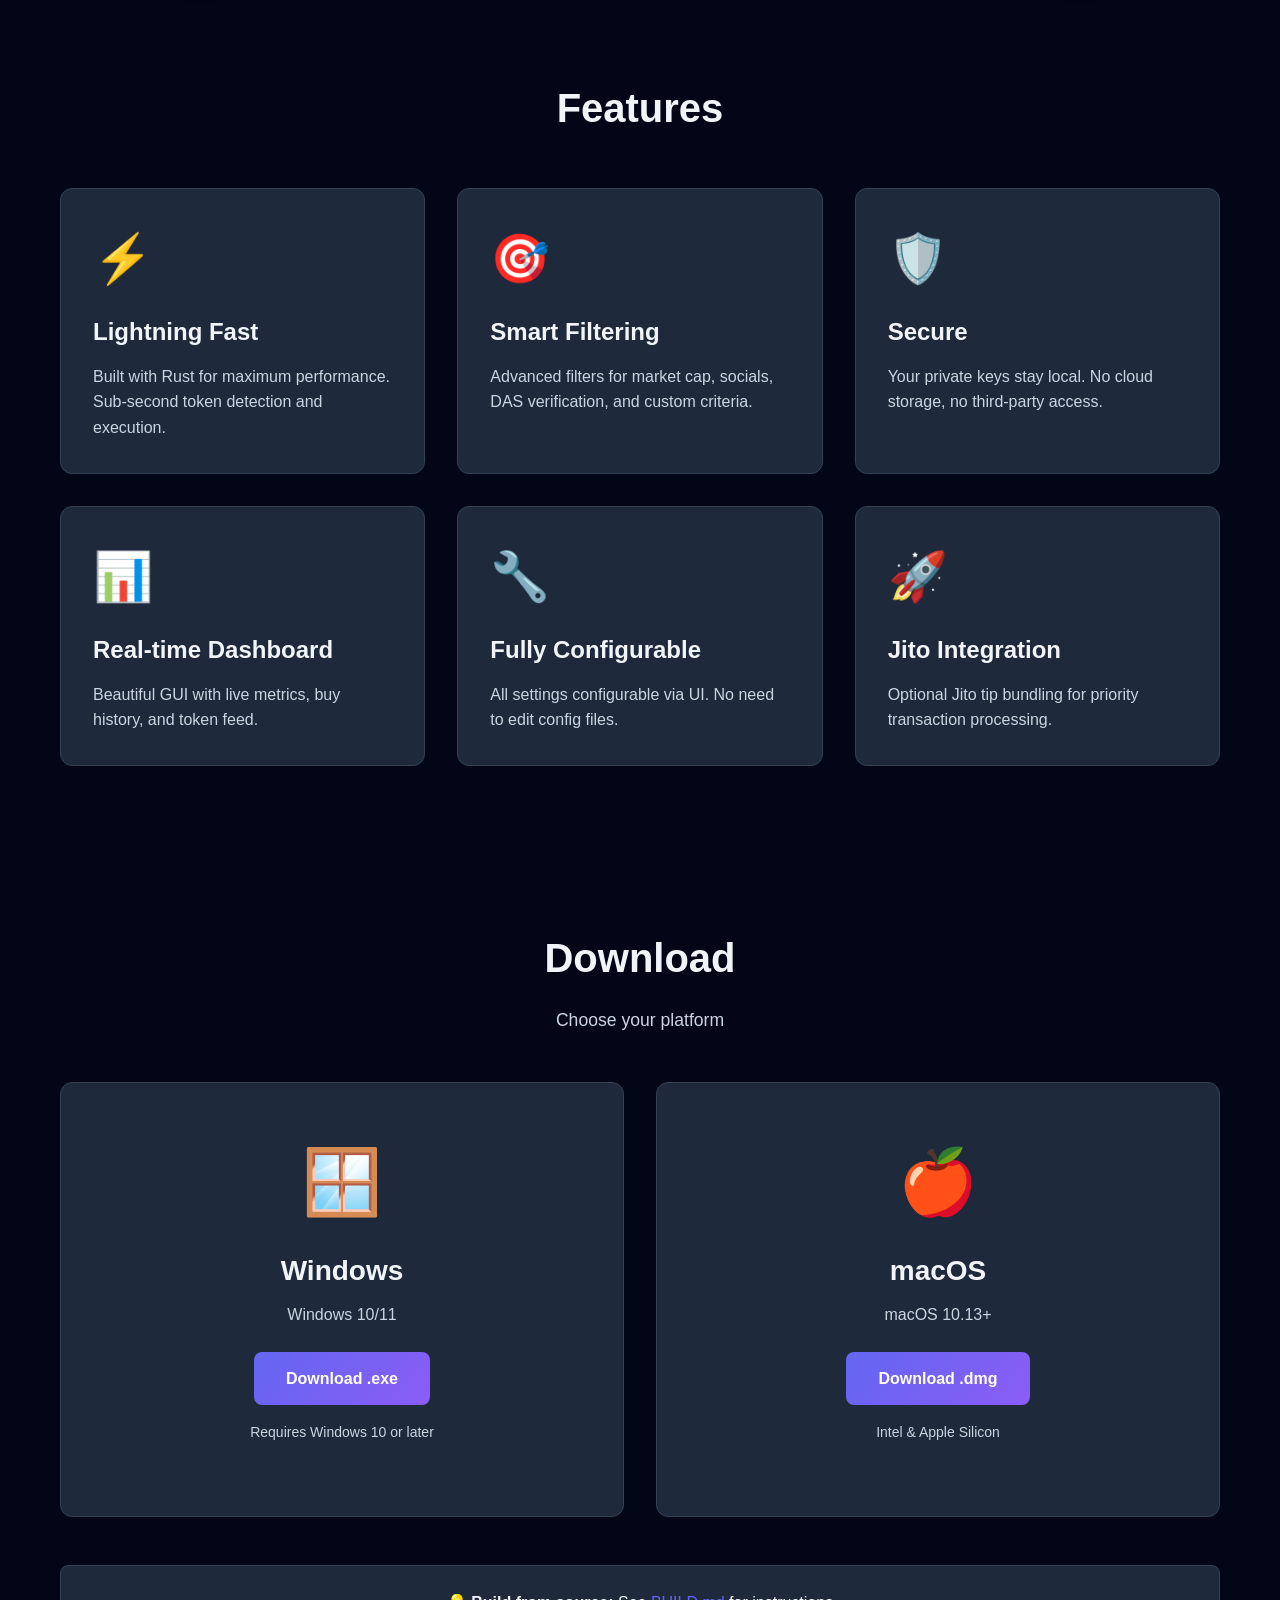
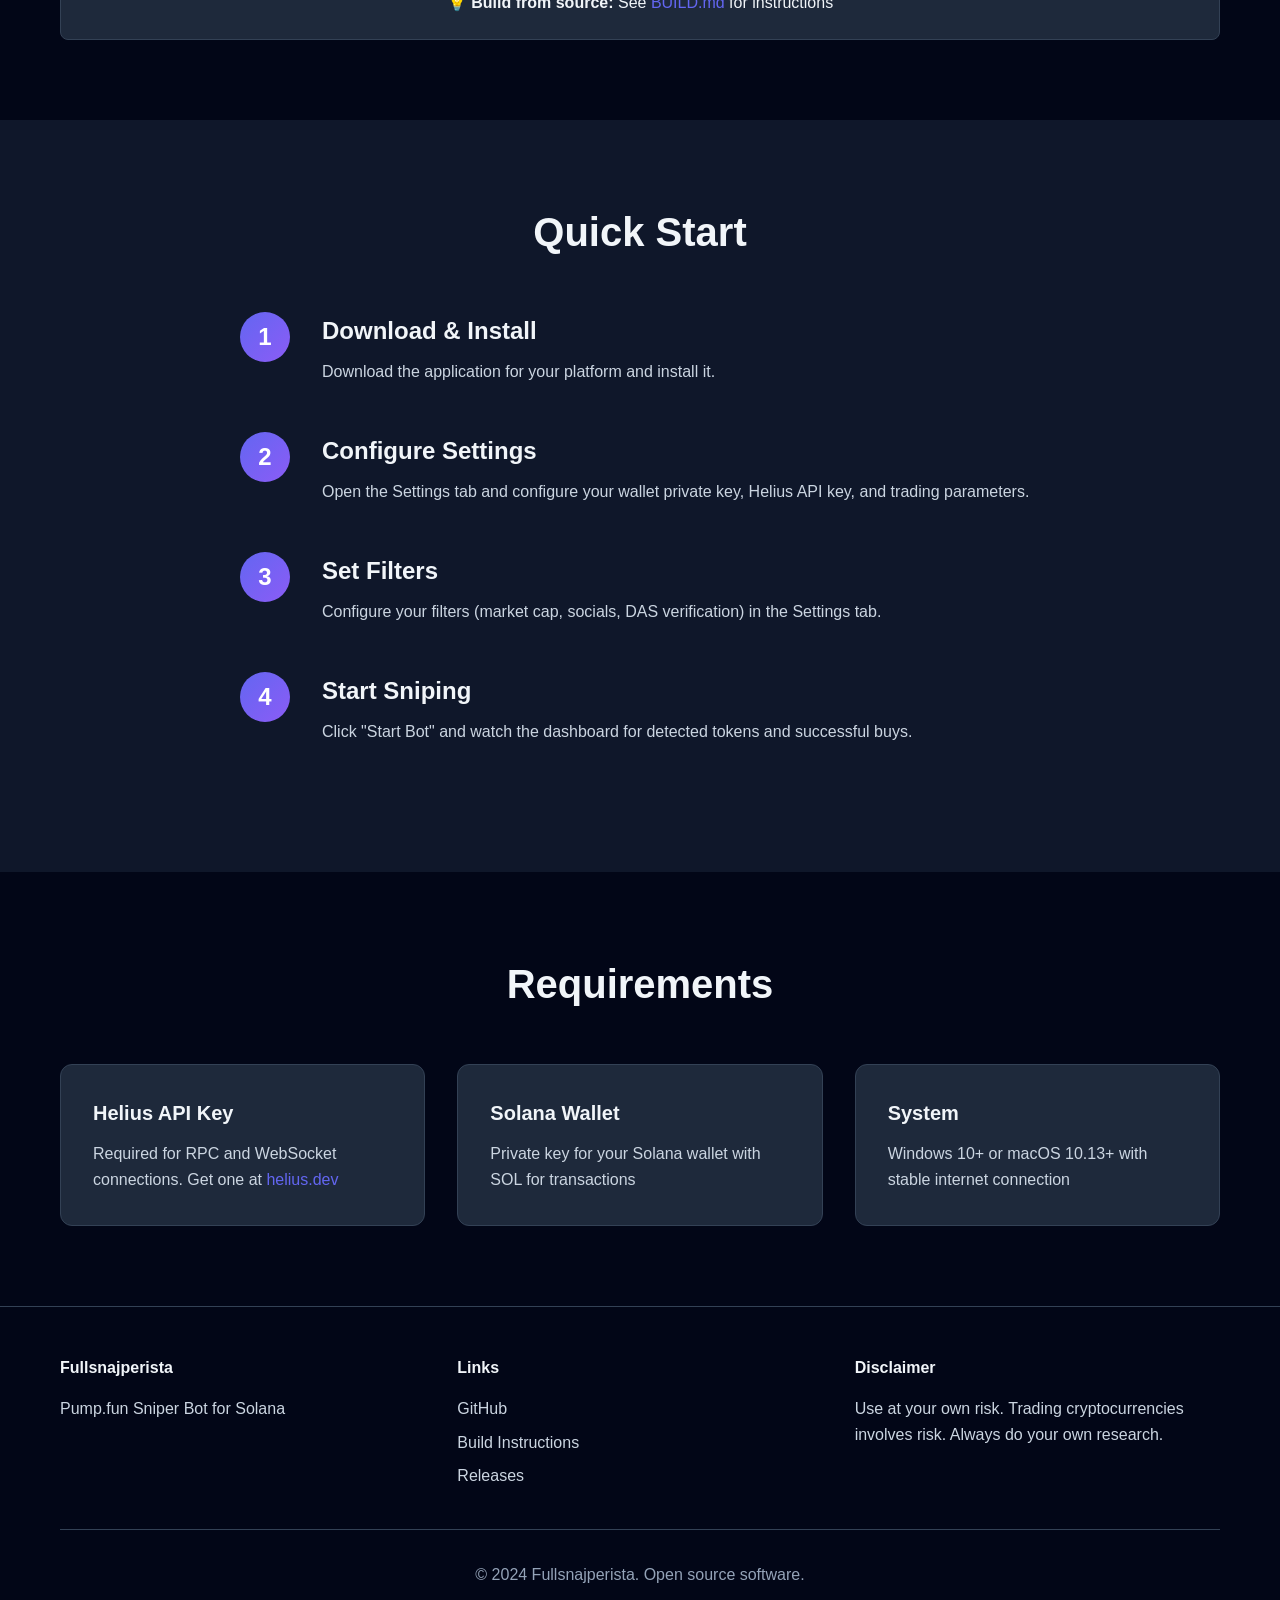
==== commit de7b0352: "Add functional web UI for sniper bot - Create complete web application (app.html) with all tabs - Ad" ====
--- a/website/index.html
+++ b/website/index.html
@@ -36,8 +36,8 @@
                     Built with Rust for maximum performance and security.
                 </p>
                 <div class="hero-buttons">
-                    <a href="#download" class="btn btn-primary">Download Now</a>
-                    <a href="#features" class="btn btn-secondary">Learn More</a>
+                    <a href="app.html" class="btn btn-primary">Launch Web App</a>
+                    <a href="#download" class="btn btn-secondary">Download Desktop</a>
                 </div>
                 <div class="version-badge">v0.3.0</div>
             </div>
